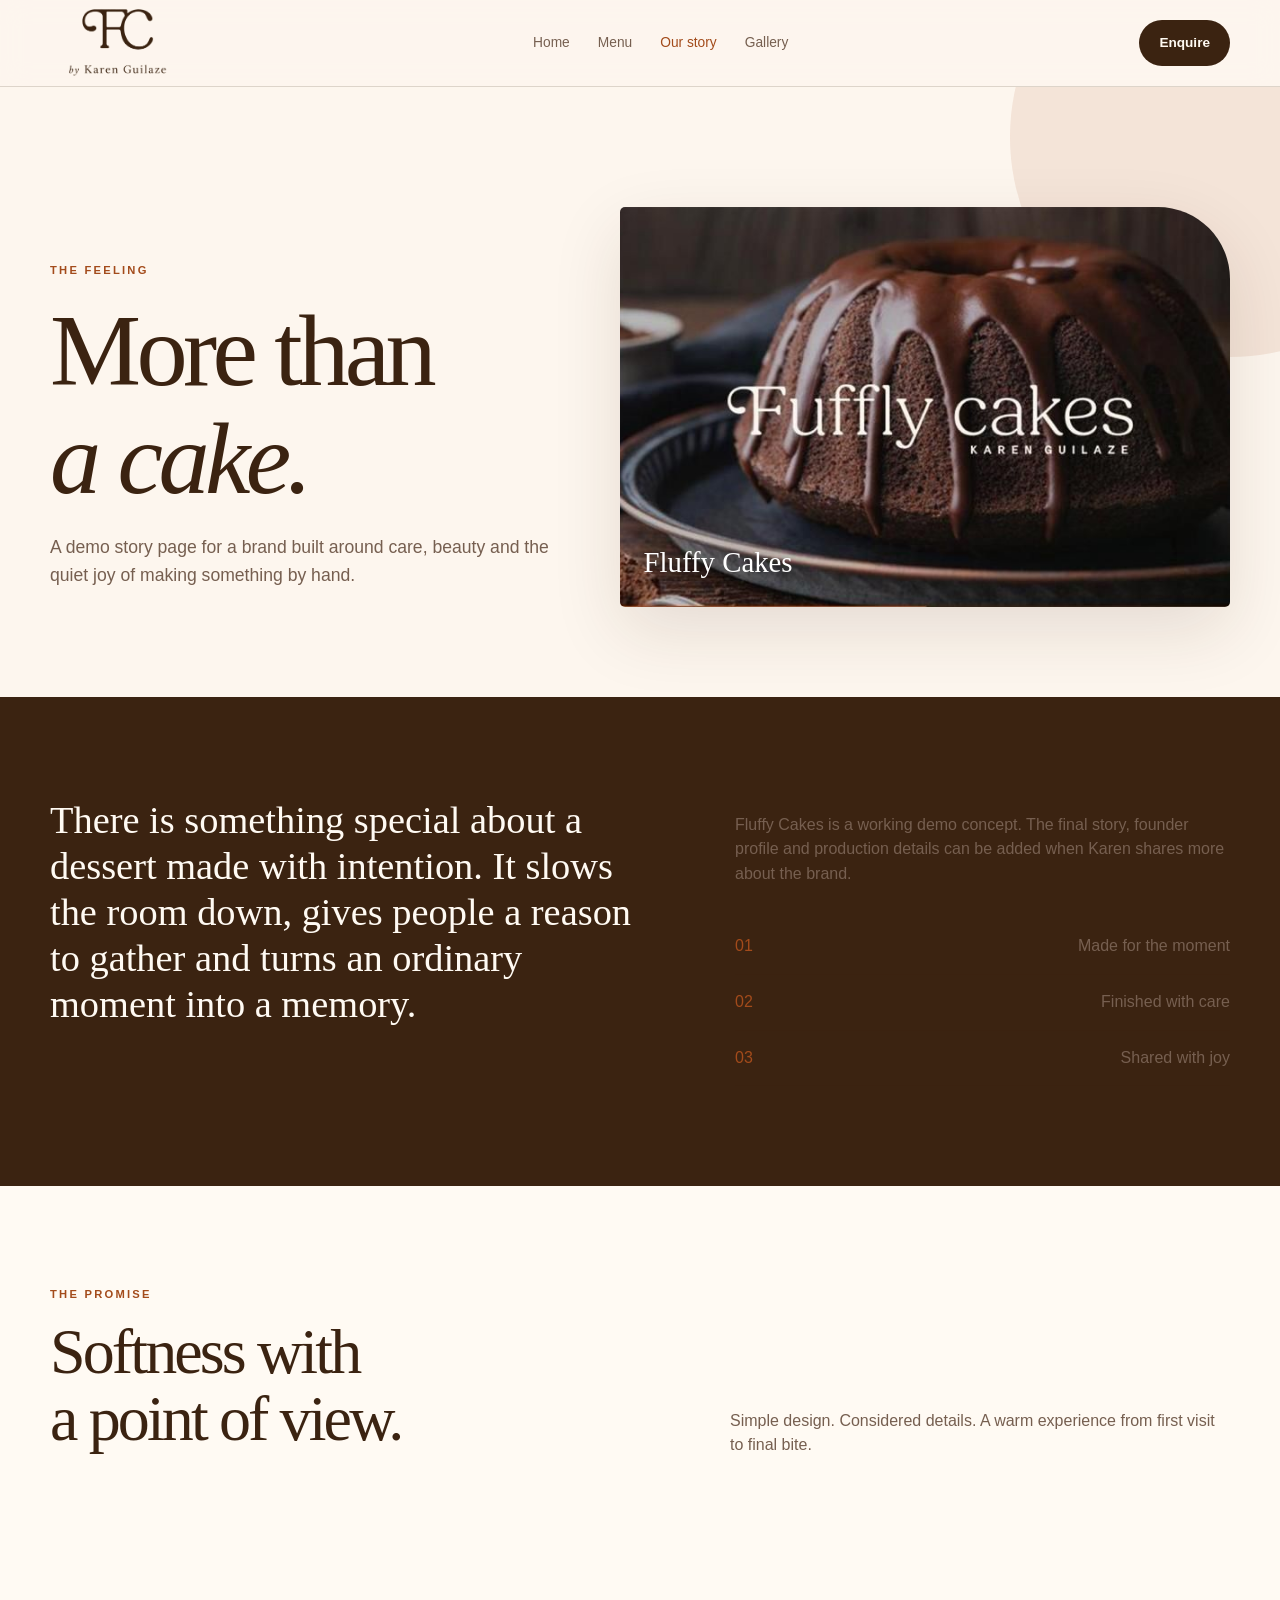
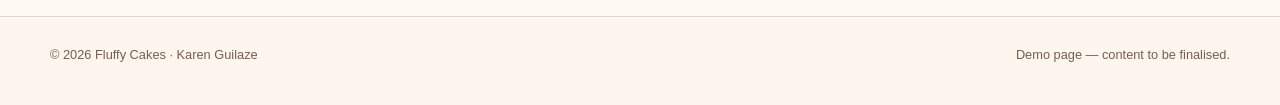
==== about.html @ e8c067ef "Add Fluffy Cakes multi-page demo experience" ====
<!doctype html><html lang="en"><head><meta charset="utf-8"><meta name="viewport" content="width=device-width,initial-scale=1"><meta name="description" content="The Fluffy Cakes story demo"><title>Our story — Fluffy Cakes</title><link rel="stylesheet" href="pages.css"></head><body><div class="progress"><span></span></div><header><div class="wrap nav"><a class="brand" href="index.html"><img class="brand-logo" src="assets/fluffy-cakes-logo-brown.png" alt="FC by Karen Guilaze"></a><nav class="nav-links"><a href="index.html">Home</a><a href="menu.html">Menu</a><a class="active" href="about.html">Our story</a><a href="gallery.html">Gallery</a></nav><a class="button dark" href="contact.html">Enquire</a></div></header><main><section class="page-hero"><div class="wrap intro-grid"><div data-reveal><div class="eyebrow">The feeling</div><h1>More than<br><em>a cake.</em></h1><p class="lead">A demo story page for a brand built around care, beauty and the quiet joy of making something by hand.</p></div><div class="image-card" data-reveal></div></div></section><section class="section dark-section"><div class="wrap story-grid"><div class="story-copy" data-reveal><p>There is something special about a dessert made with intention. It slows the room down, gives people a reason to gather and turns an ordinary moment into a memory.</p></div><div class="story-side" data-reveal><p>Fluffy Cakes is a working demo concept. The final story, founder profile and production details can be added when Karen shares more about the brand.</p><div class="line-list"><div><span>01</span>Made for the moment</div><div><span>02</span>Finished with care</div><div><span>03</span>Shared with joy</div></div></div></div></section><section class="section soft-section"><div class="wrap section-head" data-reveal><div><div class="kicker">The promise</div><h2>Softness with<br>a point of view.</h2></div><p class="section-intro">Simple design. Considered details. A warm experience from first visit to final bite.</p></div></section></main><footer><div class="wrap footer-row"><span>© 2026 Fluffy Cakes · Karen Guilaze</span><span>Demo page — content to be finalised.</span></div></footer><script src="site.js"></script></body></html>
---- pages.css ----
:root{--espresso:#3B2311;--cocoa:#6d3c22;--cream:#FDF6EE;--vanilla:#fffaf3;--rose:#d9b4a5;--terracotta:#A34B1B;--sage:#c8b09a;--ink:#3B2311;--muted:#765f50;--line:rgba(59,35,17,.16);--max:1180px;--shadow:0 24px 70px rgba(59,35,17,.12)}*{box-sizing:border-box}html{scroll-behavior:smooth}body{margin:0;background:var(--cream);color:var(--ink);font-family:Arial,Helvetica,sans-serif;line-height:1.55}a{color:inherit}.wrap{width:min(calc(100% - 40px),var(--max));margin:auto}header{position:sticky;top:0;z-index:5;background:rgba(253,246,238,.9);backdrop-filter:blur(14px);border-bottom:1px solid var(--line)}.nav{min-height:78px;display:flex;align-items:center;justify-content:space-between;gap:26px}.brand{text-decoration:none;display:block}.brand-logo{display:block;width:min(132px,30vw);height:auto}.nav-links{display:flex;align-items:center;gap:28px;font-size:.86rem;color:var(--muted)}.nav-links a{text-decoration:none}.nav-links a:hover,.nav-links a.active{color:var(--terracotta)}.button{display:inline-flex;align-items:center;justify-content:center;min-height:46px;padding:0 20px;border-radius:999px;text-decoration:none;font-weight:700;font-size:.85rem;transition:transform .2s ease,background .2s ease}.button:hover{transform:translateY(-2px)}.button.dark{background:var(--espresso);color:var(--vanilla)}.button.light{border:1px solid var(--line)}.progress{position:fixed;z-index:9;top:0;left:0;width:100%;height:3px}.progress span{display:block;height:100%;width:0;background:linear-gradient(90deg,var(--rose),var(--terracotta));transform-origin:left}.page-hero{padding:120px 0 90px;position:relative;overflow:hidden}.page-hero:after{content:"";position:absolute;width:440px;height:440px;border-radius:50%;background:rgba(163,75,27,.1);right:-170px;top:-170px;z-index:-1}.eyebrow,.kicker{font-size:.7rem;letter-spacing:.2em;text-transform:uppercase;font-weight:700;color:var(--terracotta)}h1,h2,h3{font-family:Georgia,'Times New Roman',serif;line-height:1.05;font-weight:400;letter-spacing:-.045em}h1{font-size:clamp(3.5rem,8vw,7rem);max-width:750px;margin:18px 0 22px}h2{font-size:clamp(2.6rem,5vw,5rem);margin:14px 0 22px}h3{font-size:1.7rem;margin:0 0 10px}.lead{font-size:1.1rem;color:var(--muted);max-width:590px}.intro-grid{display:grid;grid-template-columns:.9fr 1.1fr;gap:70px;align-items:end}.section{padding:100px 0}.section-head{display:flex;justify-content:space-between;gap:40px;align-items:end;margin-bottom:42px}.section-intro{max-width:500px;color:var(--muted)}.dark-section{background:var(--espresso);color:var(--vanilla)}.dark-section .kicker{color:var(--rose)}.dark-section .section-intro{color:rgba(255,250,243,.68)}.soft-section{background:var(--vanilla)}.menu-grid{display:grid;grid-template-columns:repeat(3,1fr);gap:18px}.menu-card{padding:28px 24px 30px;border-top:2px solid var(--rose);background:var(--cream);min-height:270px;display:flex;flex-direction:column}.menu-card:nth-child(2){border-color:var(--terracotta)}.menu-card:nth-child(3){border-color:var(--sage)}.menu-card p{color:var(--muted);margin:0}.menu-card small{margin-top:auto;padding-top:26px;color:var(--cocoa);letter-spacing:.14em;text-transform:uppercase;font-size:.7rem;font-weight:700}.list{border-top:1px solid var(--line)}.list-item{display:grid;grid-template-columns:60px 1fr auto;gap:24px;align-items:center;padding:21px 0;border-bottom:1px solid var(--line)}.list-item b{color:var(--terracotta);font-family:Georgia,serif;font-size:1.4rem;font-weight:400}.list-item span{color:var(--muted)}.list-item em{font-style:normal;color:var(--cocoa);font-size:.75rem;letter-spacing:.1em;text-transform:uppercase}.image-card{min-height:400px;background:url('assets/fluffy-cakes-hero.jpg') center/cover;border-radius:5px 72px 5px 5px;box-shadow:var(--shadow);position:relative;overflow:hidden}.image-card:after{content:"Fluffy Cakes";position:absolute;left:24px;bottom:22px;color:white;font-family:Georgia,serif;font-size:1.8rem;text-shadow:0 2px 15px rgba(0,0,0,.35)}.story-grid{display:grid;grid-template-columns:1.1fr .9fr;gap:80px}.story-copy{font:400 clamp(1.5rem,3vw,2.4rem)/1.2 Georgia,serif}.story-copy p{margin:0}.story-side{color:var(--muted)}.line-list{margin-top:32px}.line-list div{padding:15px 0;border-bottom:1px solid var(--line);display:flex;justify-content:space-between}.line-list span{color:var(--terracotta)}.gallery-grid{display:grid;grid-template-columns:1.15fr .85fr;gap:18px}.gallery-tile{min-height:260px;background:var(--rose);padding:24px;display:flex;flex-direction:column;justify-content:flex-end}.gallery-tile.feature{grid-row:span 2;min-height:538px;background:url('assets/fluffy-cakes-hero.jpg') center/cover}.gallery-tile.dark{background:var(--espresso);color:var(--vanilla)}.gallery-tile.sage{background:var(--sage)}.gallery-tile h3{font-size:1.35rem}.gallery-tile p{margin:0;color:var(--muted);font-size:.9rem}.gallery-tile.dark p{color:rgba(255,250,243,.7)}.contact-box{background:var(--rose);padding:52px;display:grid;grid-template-columns:1fr .8fr;gap:50px;align-items:end}.contact-box p{max-width:520px;color:#573c33}.contact-links{display:flex;flex-direction:column;align-items:flex-end;gap:14px}.contact-links a{font-family:Georgia,serif;font-size:1.25rem;text-decoration:none;border-bottom:1px solid rgba(59,35,17,.35)}form{display:grid;gap:16px;max-width:700px}label{font-size:.78rem;font-weight:700;color:var(--cocoa)}input,textarea,select{width:100%;margin-top:7px;border:1px solid var(--line);border-radius:3px;background:var(--vanilla);padding:14px;color:var(--ink);font:inherit}textarea{min-height:140px;resize:vertical}.form-row{display:grid;grid-template-columns:1fr 1fr;gap:16px}.demo-note{margin-top:18px;color:var(--muted);font-size:.82rem;font-style:italic}footer{padding:28px 0 40px;color:var(--muted);font-size:.8rem;border-top:1px solid var(--line)}.footer-row{display:flex;justify-content:space-between;gap:20px}[data-reveal]{opacity:0;transform:translateY(32px);transition:opacity .8s ease,transform .8s cubic-bezier(.22,.8,.24,1)}[data-reveal].in{opacity:1;transform:none}:focus-visible{outline:3px solid var(--terracotta);outline-offset:4px}@media(max-width:820px){.nav-links{display:none}.intro-grid,.story-grid,.contact-box{grid-template-columns:1fr;gap:35px}.section-head{display:block}.menu-grid{grid-template-columns:1fr 1fr}.contact-links{align-items:flex-start}.gallery-grid{grid-template-columns:1fr}.gallery-tile.feature{grid-row:auto;min-height:400px}}@media(max-width:560px){.wrap{width:min(calc(100% - 28px),var(--max))}.nav{min-height:68px}.nav>.button{min-height:40px;padding:0 14px;font-size:.75rem}.page-hero{padding:80px 0 65px}.section{padding:75px 0}.menu-grid,.form-row{grid-template-columns:1fr}.contact-box{padding:30px 24px}.footer-row{flex-direction:column}.brand-logo{width:112px}}@media(prefers-reduced-motion:reduce){html{scroll-behavior:auto}*,*:before,*:after{animation-duration:.01ms!important;transition-duration:.01ms!important}}
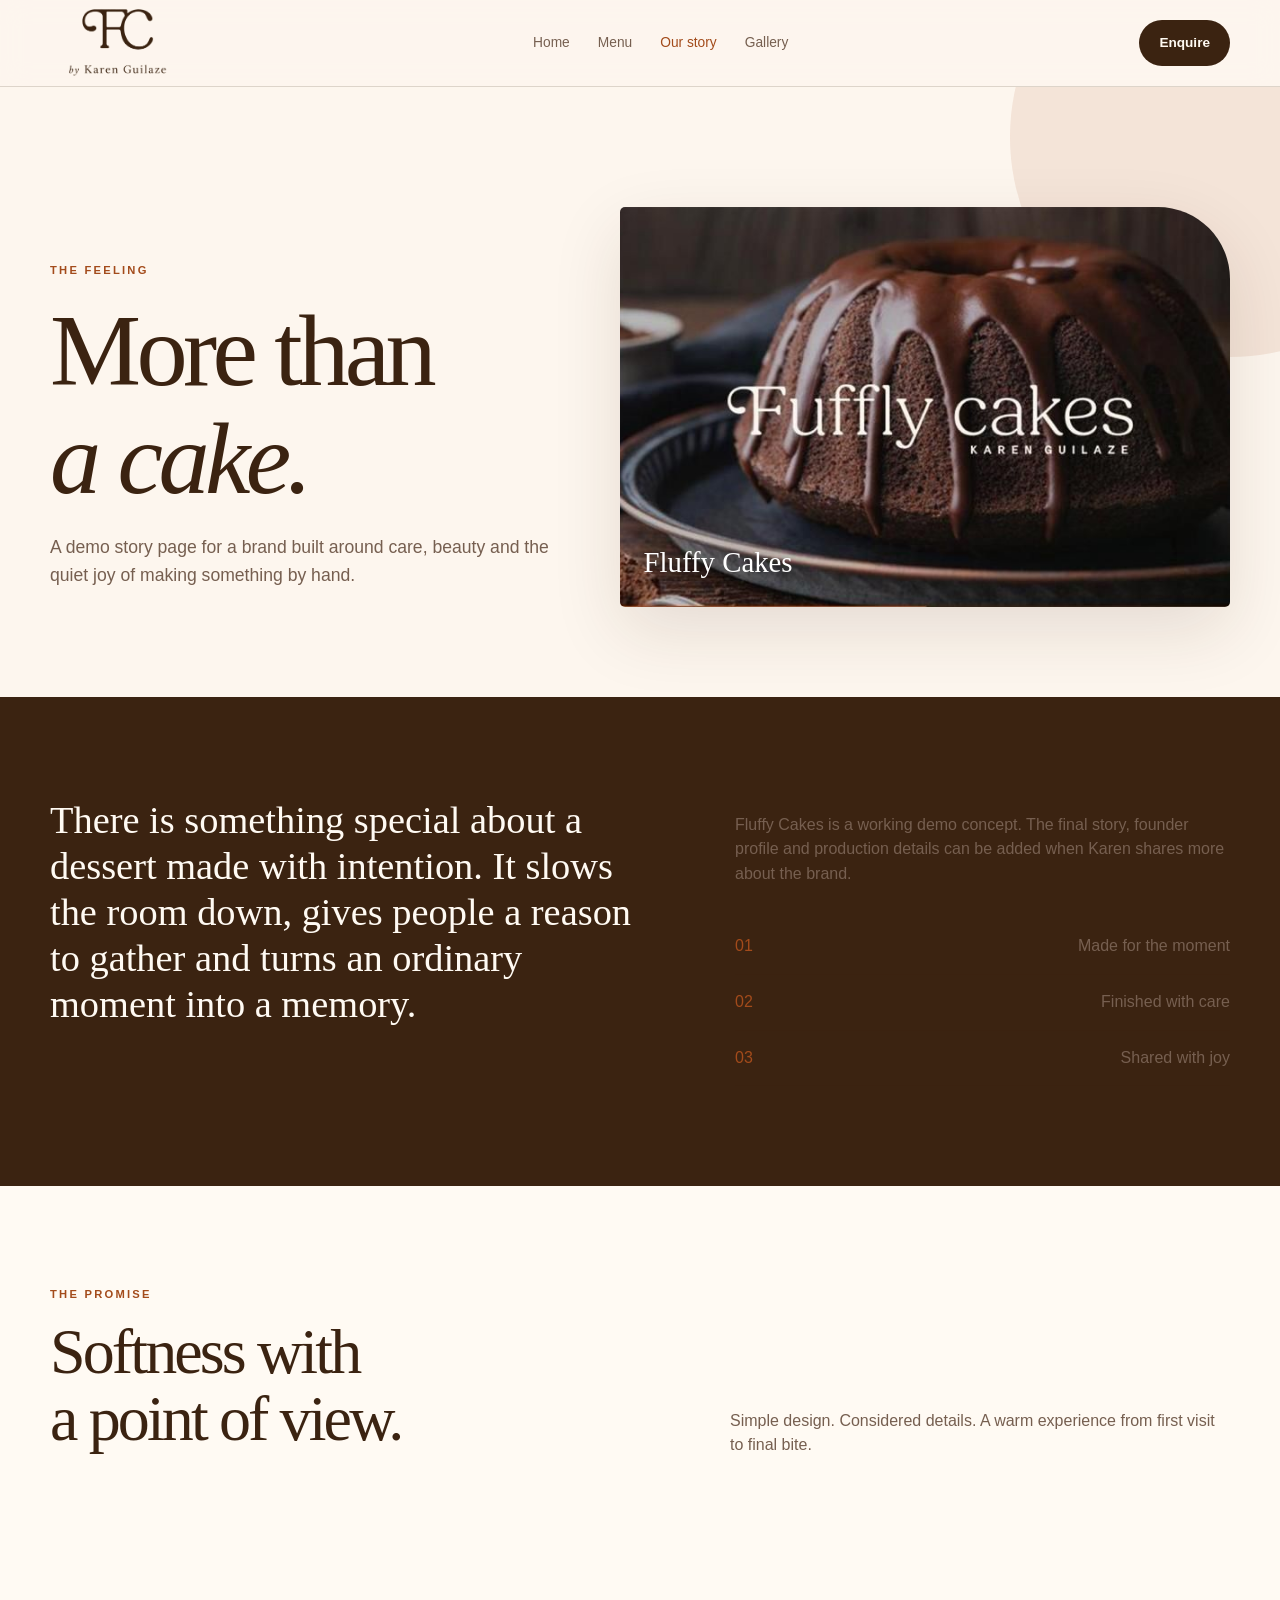
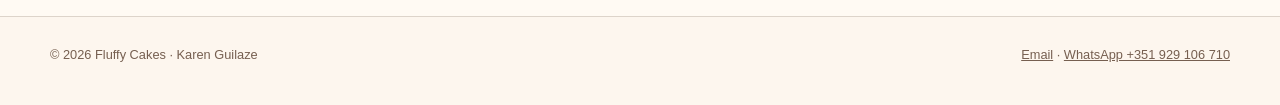
==== commit 37ae9085: "Polish Fluffy Cakes UX and contact flow" ====
--- a/about.html
+++ b/about.html
@@ -1 +1 @@
-<!doctype html><html lang="en"><head><meta charset="utf-8"><meta name="viewport" content="width=device-width,initial-scale=1"><meta name="description" content="The Fluffy Cakes story demo"><title>Our story — Fluffy Cakes</title><link rel="stylesheet" href="pages.css"></head><body><div class="progress"><span></span></div><header><div class="wrap nav"><a class="brand" href="index.html"><img class="brand-logo" src="assets/fluffy-cakes-logo-brown.png" alt="FC by Karen Guilaze"></a><nav class="nav-links"><a href="index.html">Home</a><a href="menu.html">Menu</a><a class="active" href="about.html">Our story</a><a href="gallery.html">Gallery</a></nav><a class="button dark" href="contact.html">Enquire</a></div></header><main><section class="page-hero"><div class="wrap intro-grid"><div data-reveal><div class="eyebrow">The feeling</div><h1>More than<br><em>a cake.</em></h1><p class="lead">A demo story page for a brand built around care, beauty and the quiet joy of making something by hand.</p></div><div class="image-card" data-reveal></div></div></section><section class="section dark-section"><div class="wrap story-grid"><div class="story-copy" data-reveal><p>There is something special about a dessert made with intention. It slows the room down, gives people a reason to gather and turns an ordinary moment into a memory.</p></div><div class="story-side" data-reveal><p>Fluffy Cakes is a working demo concept. The final story, founder profile and production details can be added when Karen shares more about the brand.</p><div class="line-list"><div><span>01</span>Made for the moment</div><div><span>02</span>Finished with care</div><div><span>03</span>Shared with joy</div></div></div></div></section><section class="section soft-section"><div class="wrap section-head" data-reveal><div><div class="kicker">The promise</div><h2>Softness with<br>a point of view.</h2></div><p class="section-intro">Simple design. Considered details. A warm experience from first visit to final bite.</p></div></section></main><footer><div class="wrap footer-row"><span>© 2026 Fluffy Cakes · Karen Guilaze</span><span>Demo page — content to be finalised.</span></div></footer><script src="site.js"></script></body></html>
+<!doctype html><html lang="en"><head><meta charset="utf-8"><meta name="viewport" content="width=device-width,initial-scale=1"><meta name="description" content="The Fluffy Cakes story demo"><title>Our story — Fluffy Cakes</title><link rel="stylesheet" href="pages.css"></head><body><a class="skip" href="#main">Skip to content</a><div class="progress"><span></span></div><header><div class="wrap nav"><a class="brand" href="index.html"><img class="brand-logo" src="assets/fluffy-cakes-logo-brown.png" alt="FC by Karen Guilaze"></a><nav id="site-menu" class="nav-links"><a href="index.html">Home</a><a href="menu.html">Menu</a><a class="active" aria-current="page" href="about.html">Our story</a><a href="gallery.html">Gallery</a></nav><button class="menu-toggle" type="button" aria-expanded="false" aria-controls="site-menu"><span class="sr-only">Open navigation</span></button><a class="button dark" href="contact.html">Enquire</a></div></header><main id="main"><section class="page-hero"><div class="wrap intro-grid"><div data-reveal><div class="eyebrow">The feeling</div><h1>More than<br><em>a cake.</em></h1><p class="lead">A demo story page for a brand built around care, beauty and the quiet joy of making something by hand.</p></div><div class="image-card" data-reveal></div></div></section><section class="section dark-section"><div class="wrap story-grid"><div class="story-copy" data-reveal><p>There is something special about a dessert made with intention. It slows the room down, gives people a reason to gather and turns an ordinary moment into a memory.</p></div><div class="story-side" data-reveal><p>Fluffy Cakes is a working demo concept. The final story, founder profile and production details can be added when Karen shares more about the brand.</p><div class="line-list"><div><span>01</span>Made for the moment</div><div><span>02</span>Finished with care</div><div><span>03</span>Shared with joy</div></div></div></div></section><section class="section soft-section"><div class="wrap section-head" data-reveal><div><div class="kicker">The promise</div><h2>Softness with<br>a point of view.</h2></div><p class="section-intro">Simple design. Considered details. A warm experience from first visit to final bite.</p></div></section></main><footer><div class="wrap footer-row"><span>© 2026 Fluffy Cakes · Karen Guilaze</span><span><a href="mailto:fluffycakes.pt@gmail.com">Email</a> · <a href="https://wa.me/351929106710">WhatsApp +351 929 106 710</a></span></div></footer><script src="site.js"></script></body></html>
--- a/pages.css
+++ b/pages.css
@@ -1 +1 @@
-:root{--espresso:#3B2311;--cocoa:#6d3c22;--cream:#FDF6EE;--vanilla:#fffaf3;--rose:#d9b4a5;--terracotta:#A34B1B;--sage:#c8b09a;--ink:#3B2311;--muted:#765f50;--line:rgba(59,35,17,.16);--max:1180px;--shadow:0 24px 70px rgba(59,35,17,.12)}*{box-sizing:border-box}html{scroll-behavior:smooth}body{margin:0;background:var(--cream);color:var(--ink);font-family:Arial,Helvetica,sans-serif;line-height:1.55}a{color:inherit}.wrap{width:min(calc(100% - 40px),var(--max));margin:auto}header{position:sticky;top:0;z-index:5;background:rgba(253,246,238,.9);backdrop-filter:blur(14px);border-bottom:1px solid var(--line)}.nav{min-height:78px;display:flex;align-items:center;justify-content:space-between;gap:26px}.brand{text-decoration:none;display:block}.brand-logo{display:block;width:min(132px,30vw);height:auto}.nav-links{display:flex;align-items:center;gap:28px;font-size:.86rem;color:var(--muted)}.nav-links a{text-decoration:none}.nav-links a:hover,.nav-links a.active{color:var(--terracotta)}.button{display:inline-flex;align-items:center;justify-content:center;min-height:46px;padding:0 20px;border-radius:999px;text-decoration:none;font-weight:700;font-size:.85rem;transition:transform .2s ease,background .2s ease}.button:hover{transform:translateY(-2px)}.button.dark{background:var(--espresso);color:var(--vanilla)}.button.light{border:1px solid var(--line)}.progress{position:fixed;z-index:9;top:0;left:0;width:100%;height:3px}.progress span{display:block;height:100%;width:0;background:linear-gradient(90deg,var(--rose),var(--terracotta));transform-origin:left}.page-hero{padding:120px 0 90px;position:relative;overflow:hidden}.page-hero:after{content:"";position:absolute;width:440px;height:440px;border-radius:50%;background:rgba(163,75,27,.1);right:-170px;top:-170px;z-index:-1}.eyebrow,.kicker{font-size:.7rem;letter-spacing:.2em;text-transform:uppercase;font-weight:700;color:var(--terracotta)}h1,h2,h3{font-family:Georgia,'Times New Roman',serif;line-height:1.05;font-weight:400;letter-spacing:-.045em}h1{font-size:clamp(3.5rem,8vw,7rem);max-width:750px;margin:18px 0 22px}h2{font-size:clamp(2.6rem,5vw,5rem);margin:14px 0 22px}h3{font-size:1.7rem;margin:0 0 10px}.lead{font-size:1.1rem;color:var(--muted);max-width:590px}.intro-grid{display:grid;grid-template-columns:.9fr 1.1fr;gap:70px;align-items:end}.section{padding:100px 0}.section-head{display:flex;justify-content:space-between;gap:40px;align-items:end;margin-bottom:42px}.section-intro{max-width:500px;color:var(--muted)}.dark-section{background:var(--espresso);color:var(--vanilla)}.dark-section .kicker{color:var(--rose)}.dark-section .section-intro{color:rgba(255,250,243,.68)}.soft-section{background:var(--vanilla)}.menu-grid{display:grid;grid-template-columns:repeat(3,1fr);gap:18px}.menu-card{padding:28px 24px 30px;border-top:2px solid var(--rose);background:var(--cream);min-height:270px;display:flex;flex-direction:column}.menu-card:nth-child(2){border-color:var(--terracotta)}.menu-card:nth-child(3){border-color:var(--sage)}.menu-card p{color:var(--muted);margin:0}.menu-card small{margin-top:auto;padding-top:26px;color:var(--cocoa);letter-spacing:.14em;text-transform:uppercase;font-size:.7rem;font-weight:700}.list{border-top:1px solid var(--line)}.list-item{display:grid;grid-template-columns:60px 1fr auto;gap:24px;align-items:center;padding:21px 0;border-bottom:1px solid var(--line)}.list-item b{color:var(--terracotta);font-family:Georgia,serif;font-size:1.4rem;font-weight:400}.list-item span{color:var(--muted)}.list-item em{font-style:normal;color:var(--cocoa);font-size:.75rem;letter-spacing:.1em;text-transform:uppercase}.image-card{min-height:400px;background:url('assets/fluffy-cakes-hero.jpg') center/cover;border-radius:5px 72px 5px 5px;box-shadow:var(--shadow);position:relative;overflow:hidden}.image-card:after{content:"Fluffy Cakes";position:absolute;left:24px;bottom:22px;color:white;font-family:Georgia,serif;font-size:1.8rem;text-shadow:0 2px 15px rgba(0,0,0,.35)}.story-grid{display:grid;grid-template-columns:1.1fr .9fr;gap:80px}.story-copy{font:400 clamp(1.5rem,3vw,2.4rem)/1.2 Georgia,serif}.story-copy p{margin:0}.story-side{color:var(--muted)}.line-list{margin-top:32px}.line-list div{padding:15px 0;border-bottom:1px solid var(--line);display:flex;justify-content:space-between}.line-list span{color:var(--terracotta)}.gallery-grid{display:grid;grid-template-columns:1.15fr .85fr;gap:18px}.gallery-tile{min-height:260px;background:var(--rose);padding:24px;display:flex;flex-direction:column;justify-content:flex-end}.gallery-tile.feature{grid-row:span 2;min-height:538px;background:url('assets/fluffy-cakes-hero.jpg') center/cover}.gallery-tile.dark{background:var(--espresso);color:var(--vanilla)}.gallery-tile.sage{background:var(--sage)}.gallery-tile h3{font-size:1.35rem}.gallery-tile p{margin:0;color:var(--muted);font-size:.9rem}.gallery-tile.dark p{color:rgba(255,250,243,.7)}.contact-box{background:var(--rose);padding:52px;display:grid;grid-template-columns:1fr .8fr;gap:50px;align-items:end}.contact-box p{max-width:520px;color:#573c33}.contact-links{display:flex;flex-direction:column;align-items:flex-end;gap:14px}.contact-links a{font-family:Georgia,serif;font-size:1.25rem;text-decoration:none;border-bottom:1px solid rgba(59,35,17,.35)}form{display:grid;gap:16px;max-width:700px}label{font-size:.78rem;font-weight:700;color:var(--cocoa)}input,textarea,select{width:100%;margin-top:7px;border:1px solid var(--line);border-radius:3px;background:var(--vanilla);padding:14px;color:var(--ink);font:inherit}textarea{min-height:140px;resize:vertical}.form-row{display:grid;grid-template-columns:1fr 1fr;gap:16px}.demo-note{margin-top:18px;color:var(--muted);font-size:.82rem;font-style:italic}footer{padding:28px 0 40px;color:var(--muted);font-size:.8rem;border-top:1px solid var(--line)}.footer-row{display:flex;justify-content:space-between;gap:20px}[data-reveal]{opacity:0;transform:translateY(32px);transition:opacity .8s ease,transform .8s cubic-bezier(.22,.8,.24,1)}[data-reveal].in{opacity:1;transform:none}:focus-visible{outline:3px solid var(--terracotta);outline-offset:4px}@media(max-width:820px){.nav-links{display:none}.intro-grid,.story-grid,.contact-box{grid-template-columns:1fr;gap:35px}.section-head{display:block}.menu-grid{grid-template-columns:1fr 1fr}.contact-links{align-items:flex-start}.gallery-grid{grid-template-columns:1fr}.gallery-tile.feature{grid-row:auto;min-height:400px}}@media(max-width:560px){.wrap{width:min(calc(100% - 28px),var(--max))}.nav{min-height:68px}.nav>.button{min-height:40px;padding:0 14px;font-size:.75rem}.page-hero{padding:80px 0 65px}.section{padding:75px 0}.menu-grid,.form-row{grid-template-columns:1fr}.contact-box{padding:30px 24px}.footer-row{flex-direction:column}.brand-logo{width:112px}}@media(prefers-reduced-motion:reduce){html{scroll-behavior:auto}*,*:before,*:after{animation-duration:.01ms!important;transition-duration:.01ms!important}}
+:root{--espresso:#3B2311;--cocoa:#6d3c22;--cream:#FDF6EE;--vanilla:#fffaf3;--rose:#d9b4a5;--terracotta:#A34B1B;--sage:#c8b09a;--ink:#3B2311;--muted:#765f50;--line:rgba(59,35,17,.16);--max:1180px;--shadow:0 24px 70px rgba(59,35,17,.12)}*{box-sizing:border-box}html{scroll-behavior:smooth}body{margin:0;background:var(--cream);color:var(--ink);font-family:Arial,Helvetica,sans-serif;line-height:1.55}a{color:inherit}.skip{position:absolute;left:-999px;top:12px;background:var(--espresso);color:var(--vanilla);padding:10px 14px;z-index:10}.skip:focus{left:12px}.wrap{width:min(calc(100% - 40px),var(--max));margin:auto}header{position:sticky;top:0;z-index:5;background:rgba(253,246,238,.9);backdrop-filter:blur(14px);border-bottom:1px solid var(--line)}.nav{min-height:78px;display:flex;align-items:center;justify-content:space-between;gap:26px}.brand{text-decoration:none;display:block}.brand-logo{display:block;width:min(132px,30vw);height:auto}.nav-links{display:flex;align-items:center;gap:28px;font-size:.86rem;color:var(--muted)}.nav-links a{text-decoration:none}.nav-links a:hover,.nav-links a.active{color:var(--terracotta)}.menu-toggle{display:none;border:1px solid var(--line);background:transparent;color:var(--ink);border-radius:999px;min-height:42px;padding:0 14px;font:inherit;font-weight:700;cursor:pointer}.menu-toggle:before{content:'☰';font-size:1.05rem}.sr-only{position:absolute;width:1px;height:1px;padding:0;margin:-1px;overflow:hidden;clip:rect(0,0,0,0);white-space:nowrap;border:0}.button{display:inline-flex;align-items:center;justify-content:center;min-height:46px;padding:0 20px;border-radius:999px;text-decoration:none;font-weight:700;font-size:.85rem;transition:transform .2s ease,background .2s ease}.button:hover{transform:translateY(-2px)}.button.dark{background:var(--espresso);color:var(--vanilla)}.button.light{border:1px solid var(--line)}.progress{position:fixed;z-index:9;top:0;left:0;width:100%;height:3px}.progress span{display:block;height:100%;width:0;background:linear-gradient(90deg,var(--rose),var(--terracotta));transform-origin:left}.page-hero{padding:120px 0 90px;position:relative;overflow:hidden}.page-hero:after{content:"";position:absolute;width:440px;height:440px;border-radius:50%;background:rgba(163,75,27,.1);right:-170px;top:-170px;z-index:-1}.eyebrow,.kicker{font-size:.7rem;letter-spacing:.2em;text-transform:uppercase;font-weight:700;color:var(--terracotta)}h1,h2,h3{font-family:Georgia,'Times New Roman',serif;line-height:1.05;font-weight:400;letter-spacing:-.045em}h1{font-size:clamp(3.5rem,8vw,7rem);max-width:750px;margin:18px 0 22px}h2{font-size:clamp(2.6rem,5vw,5rem);margin:14px 0 22px}h3{font-size:1.7rem;margin:0 0 10px}.lead{font-size:1.1rem;color:var(--muted);max-width:590px}.intro-grid{display:grid;grid-template-columns:.9fr 1.1fr;gap:70px;align-items:end}.section{padding:100px 0}.section-head{display:flex;justify-content:space-between;gap:40px;align-items:end;margin-bottom:42px}.section-intro{max-width:500px;color:var(--muted)}.dark-section{background:var(--espresso);color:var(--vanilla)}.dark-section .kicker{color:var(--rose)}.dark-section .section-intro{color:rgba(255,250,243,.68)}.soft-section{background:var(--vanilla)}.menu-grid{display:grid;grid-template-columns:repeat(3,1fr);gap:18px}.menu-card{padding:28px 24px 30px;border-top:2px solid var(--rose);background:var(--cream);min-height:270px;display:flex;flex-direction:column}.menu-card:nth-child(2){border-color:var(--terracotta)}.menu-card:nth-child(3){border-color:var(--sage)}.menu-card p{color:var(--muted);margin:0}.menu-card small{margin-top:auto;padding-top:26px;color:var(--cocoa);letter-spacing:.14em;text-transform:uppercase;font-size:.7rem;font-weight:700}.list{border-top:1px solid var(--line)}.list-item{display:grid;grid-template-columns:60px 1fr auto;gap:24px;align-items:center;padding:21px 0;border-bottom:1px solid var(--line)}.list-item b{color:var(--terracotta);font-family:Georgia,serif;font-size:1.4rem;font-weight:400}.list-item span{color:var(--muted)}.list-item em{font-style:normal;color:var(--cocoa);font-size:.75rem;letter-spacing:.1em;text-transform:uppercase}.image-card{min-height:400px;background:url('assets/fluffy-cakes-hero.jpg') center/cover;border-radius:5px 72px 5px 5px;box-shadow:var(--shadow);position:relative;overflow:hidden}.image-card:after{content:"Fluffy Cakes";position:absolute;left:24px;bottom:22px;color:white;font-family:Georgia,serif;font-size:1.8rem;text-shadow:0 2px 15px rgba(0,0,0,.35)}.story-grid{display:grid;grid-template-columns:1.1fr .9fr;gap:80px}.story-copy{font:400 clamp(1.5rem,3vw,2.4rem)/1.2 Georgia,serif}.story-copy p{margin:0}.story-side{color:var(--muted)}.line-list{margin-top:32px}.line-list div{padding:15px 0;border-bottom:1px solid var(--line);display:flex;justify-content:space-between}.line-list span{color:var(--terracotta)}.gallery-grid{display:grid;grid-template-columns:1.15fr .85fr;gap:18px}.gallery-tile{min-height:260px;background:var(--rose);padding:24px;display:flex;flex-direction:column;justify-content:flex-end}.gallery-tile.feature{grid-row:span 2;min-height:538px;background:url('assets/fluffy-cakes-hero.jpg') center/cover}.gallery-tile.dark{background:var(--espresso);color:var(--vanilla)}.gallery-tile.sage{background:var(--sage)}.gallery-tile h3{font-size:1.35rem}.gallery-tile p{margin:0;color:var(--muted);font-size:.9rem}.gallery-tile.dark p{color:rgba(255,250,243,.7)}.contact-box{background:var(--rose);padding:52px;display:grid;grid-template-columns:1fr .8fr;gap:50px;align-items:end}.contact-box p{max-width:520px;color:#573c33}.contact-links{display:flex;flex-direction:column;align-items:flex-end;gap:14px}.contact-links a{font-family:Georgia,serif;font-size:1.25rem;text-decoration:none;border-bottom:1px solid rgba(59,35,17,.35)}form{display:grid;gap:16px;max-width:700px}label{font-size:.78rem;font-weight:700;color:var(--cocoa)}input,textarea,select{width:100%;margin-top:7px;border:1px solid var(--line);border-radius:3px;background:var(--vanilla);padding:14px;color:var(--ink);font:inherit}textarea{min-height:140px;resize:vertical}.form-row{display:grid;grid-template-columns:1fr 1fr;gap:16px}.demo-note{margin-top:18px;color:var(--muted);font-size:.82rem;font-style:italic}footer{padding:28px 0 40px;color:var(--muted);font-size:.8rem;border-top:1px solid var(--line)}.footer-row{display:flex;justify-content:space-between;gap:20px}html.js [data-reveal]{opacity:0;transform:translateY(32px);transition:opacity .8s ease,transform .8s cubic-bezier(.22,.8,.24,1)}html.js [data-reveal].in{opacity:1;transform:none}:focus-visible{outline:3px solid var(--terracotta);outline-offset:4px}@media(max-width:820px){.nav{flex-wrap:wrap}.nav-links{display:none;order:3;width:100%;overflow-x:auto;justify-content:flex-start;padding:12px 0 10px;gap:22px;white-space:nowrap}.nav.nav-open .nav-links{display:flex}.nav .menu-toggle{display:block;order:2;margin-left:auto}.intro-grid,.story-grid,.contact-box{grid-template-columns:1fr;gap:35px}.section-head{display:block}.menu-grid{grid-template-columns:1fr 1fr}.contact-links{align-items:flex-start}.gallery-grid{grid-template-columns:1fr}.gallery-tile.feature{grid-row:auto;min-height:400px}}@media(max-width:560px){.wrap{width:min(calc(100% - 28px),var(--max))}.nav{min-height:68px}.nav>.button{min-height:40px;padding:0 14px;font-size:.75rem}.page-hero{padding:80px 0 65px}.section{padding:75px 0}.menu-grid,.form-row{grid-template-columns:1fr}.contact-box{padding:30px 24px}.footer-row{flex-direction:column}.brand-logo{width:112px}}@media(prefers-reduced-motion:reduce){html{scroll-behavior:auto}*,*:before,*:after{animation-duration:.01ms!important;transition-duration:.01ms!important}}
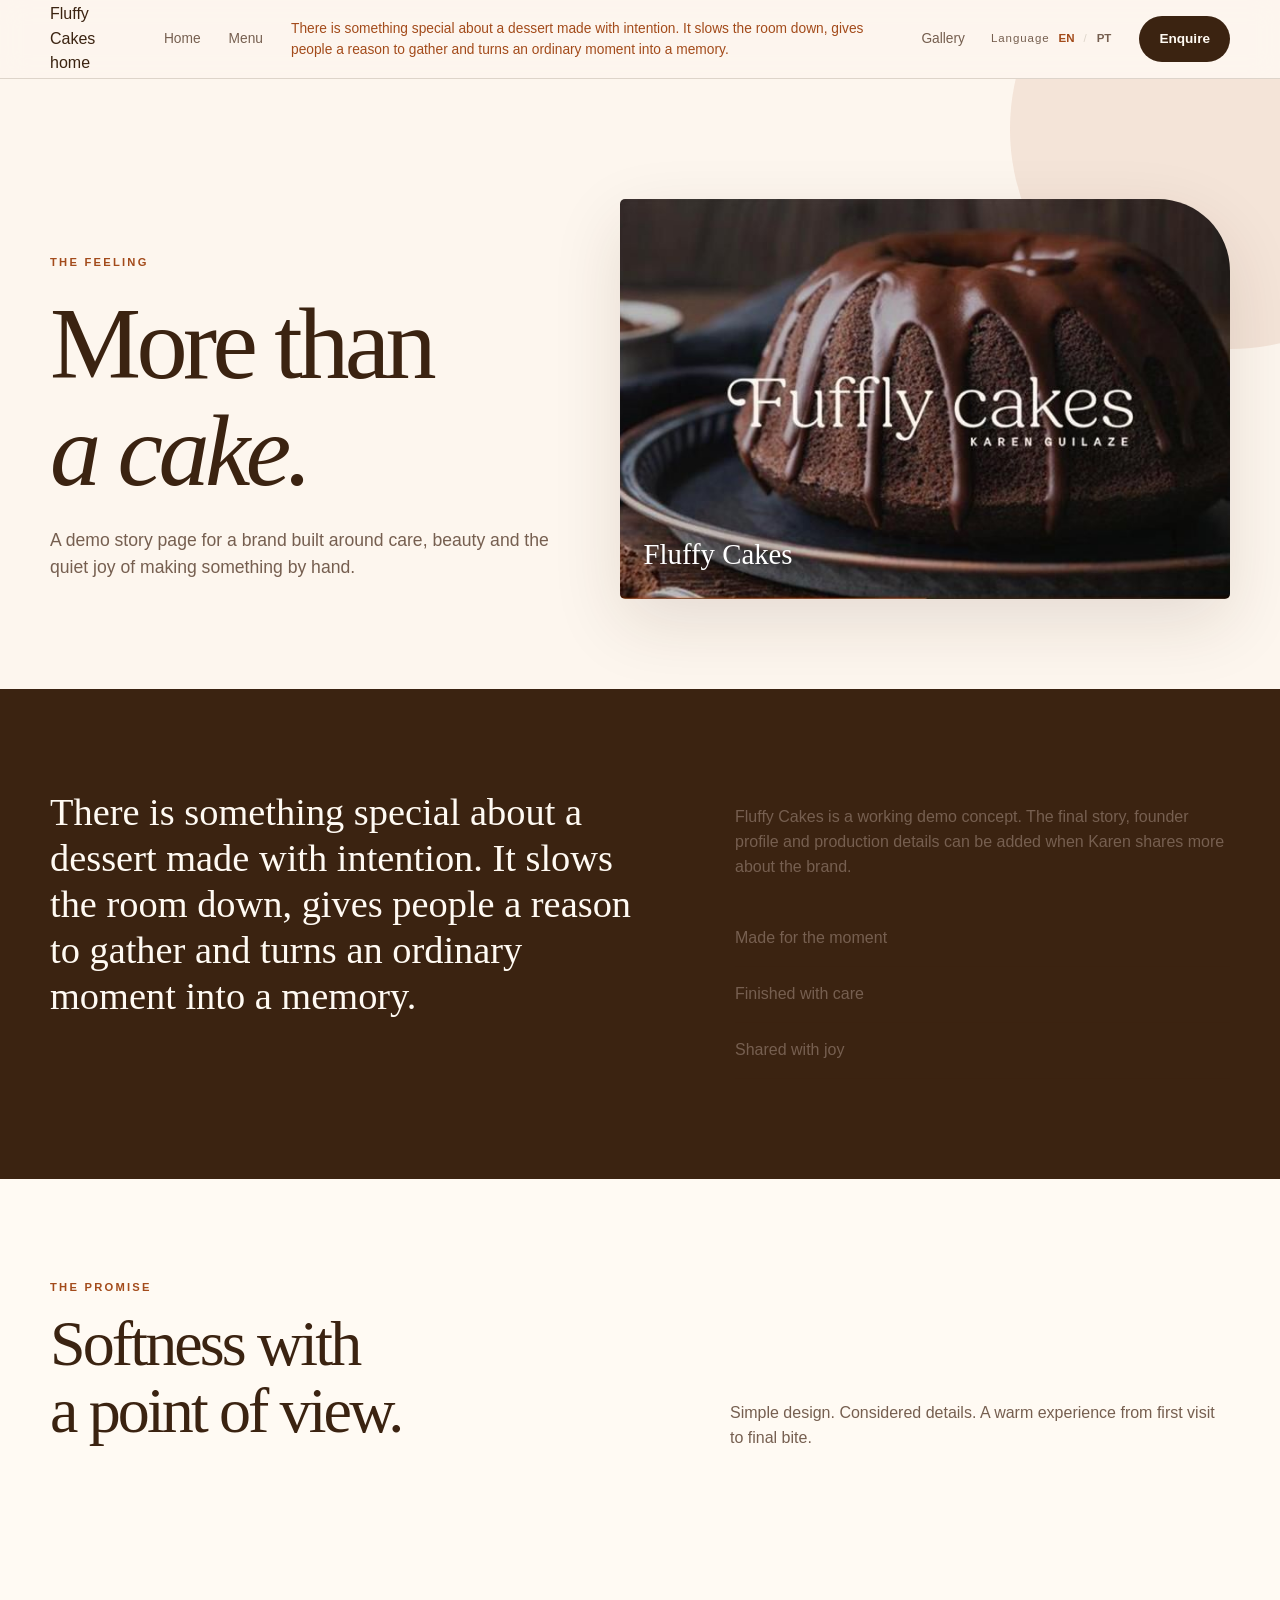
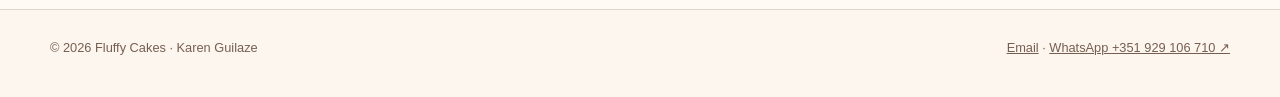
==== commit 1bb8be0a: "Add English and Portuguese language switcher" ====
--- a/about.html
+++ b/about.html
@@ -1 +1 @@
-<!doctype html><html lang="en"><head><meta charset="utf-8"><meta name="viewport" content="width=device-width,initial-scale=1"><meta name="description" content="The Fluffy Cakes story demo"><title>Our story — Fluffy Cakes</title><link rel="stylesheet" href="pages.css"></head><body><a class="skip" href="#main">Skip to content</a><div class="progress"><span></span></div><header><div class="wrap nav"><a class="brand" href="index.html"><img class="brand-logo" src="assets/fluffy-cakes-logo-brown.png" alt="FC by Karen Guilaze"></a><nav id="site-menu" class="nav-links"><a href="index.html">Home</a><a href="menu.html">Menu</a><a class="active" aria-current="page" href="about.html">Our story</a><a href="gallery.html">Gallery</a></nav><button class="menu-toggle" type="button" aria-expanded="false" aria-controls="site-menu"><span class="sr-only">Open navigation</span></button><a class="button dark" href="contact.html">Enquire</a></div></header><main id="main"><section class="page-hero"><div class="wrap intro-grid"><div data-reveal><div class="eyebrow">The feeling</div><h1>More than<br><em>a cake.</em></h1><p class="lead">A demo story page for a brand built around care, beauty and the quiet joy of making something by hand.</p></div><div class="image-card" data-reveal></div></div></section><section class="section dark-section"><div class="wrap story-grid"><div class="story-copy" data-reveal><p>There is something special about a dessert made with intention. It slows the room down, gives people a reason to gather and turns an ordinary moment into a memory.</p></div><div class="story-side" data-reveal><p>Fluffy Cakes is a working demo concept. The final story, founder profile and production details can be added when Karen shares more about the brand.</p><div class="line-list"><div><span>01</span>Made for the moment</div><div><span>02</span>Finished with care</div><div><span>03</span>Shared with joy</div></div></div></div></section><section class="section soft-section"><div class="wrap section-head" data-reveal><div><div class="kicker">The promise</div><h2>Softness with<br>a point of view.</h2></div><p class="section-intro">Simple design. Considered details. A warm experience from first visit to final bite.</p></div></section></main><footer><div class="wrap footer-row"><span>© 2026 Fluffy Cakes · Karen Guilaze</span><span><a href="mailto:fluffycakes.pt@gmail.com">Email</a> · <a href="https://wa.me/351929106710">WhatsApp +351 929 106 710</a></span></div></footer><script src="site.js"></script></body></html>
+<!doctype html><html lang="en"><head><meta charset="utf-8"><meta name="viewport" content="width=device-width,initial-scale=1"><meta name="description" content="The Fluffy Cakes story demo"><title>Our story — Fluffy Cakes</title><link rel="stylesheet" href="pages.css"></head><body data-page="about"><a class="skip" href="#main">Skip to content</a><div class="progress"><span></span></div><header><div class="wrap nav"><a class="brand" href="index.html"><img class="brand-logo" src="assets/fluffy-cakes-logo-brown.png" alt="FC by Karen Guilaze"></a><nav id="site-menu" class="nav-links"><a href="index.html">Home</a><a href="menu.html">Menu</a><a class="active" aria-current="page" href="about.html">Our story</a><a href="gallery.html">Gallery</a></nav><button class="menu-toggle" type="button" aria-expanded="false" aria-controls="site-menu"><span class="sr-only">Open navigation</span></button><div class="language-switcher" role="group" aria-label="Language"><span class="language-label">Language</span><button type="button" data-lang="en" aria-pressed="true" aria-label="English">EN</button><span aria-hidden="true">/</span><button type="button" data-lang="pt" aria-pressed="false" aria-label="Português">PT</button></div><a class="button dark" href="contact.html">Enquire</a></div></header><main id="main"><section class="page-hero"><div class="wrap intro-grid"><div data-reveal><div class="eyebrow">The feeling</div><h1>More than<br><em>a cake.</em></h1><p class="lead">A demo story page for a brand built around care, beauty and the quiet joy of making something by hand.</p></div><div class="image-card" data-reveal></div></div></section><section class="section dark-section"><div class="wrap story-grid"><div class="story-copy" data-reveal><p>There is something special about a dessert made with intention. It slows the room down, gives people a reason to gather and turns an ordinary moment into a memory.</p></div><div class="story-side" data-reveal><p>Fluffy Cakes is a working demo concept. The final story, founder profile and production details can be added when Karen shares more about the brand.</p><div class="line-list"><div><span>01</span>Made for the moment</div><div><span>02</span>Finished with care</div><div><span>03</span>Shared with joy</div></div></div></div></section><section class="section soft-section"><div class="wrap section-head" data-reveal><div><div class="kicker">The promise</div><h2>Softness with<br>a point of view.</h2></div><p class="section-intro">Simple design. Considered details. A warm experience from first visit to final bite.</p></div></section></main><footer><div class="wrap footer-row"><span>© 2026 Fluffy Cakes · Karen Guilaze</span><span><a href="mailto:fluffycakes.pt@gmail.com">Email</a> · <a href="https://wa.me/351929106710">WhatsApp +351 929 106 710</a></span></div></footer><script src="site.js"></script></body></html>
--- a/pages.css
+++ b/pages.css
@@ -1 +1 @@
-:root{--espresso:#3B2311;--cocoa:#6d3c22;--cream:#FDF6EE;--vanilla:#fffaf3;--rose:#d9b4a5;--terracotta:#A34B1B;--sage:#c8b09a;--ink:#3B2311;--muted:#765f50;--line:rgba(59,35,17,.16);--max:1180px;--shadow:0 24px 70px rgba(59,35,17,.12)}*{box-sizing:border-box}html{scroll-behavior:smooth}body{margin:0;background:var(--cream);color:var(--ink);font-family:Arial,Helvetica,sans-serif;line-height:1.55}a{color:inherit}.skip{position:absolute;left:-999px;top:12px;background:var(--espresso);color:var(--vanilla);padding:10px 14px;z-index:10}.skip:focus{left:12px}.wrap{width:min(calc(100% - 40px),var(--max));margin:auto}header{position:sticky;top:0;z-index:5;background:rgba(253,246,238,.9);backdrop-filter:blur(14px);border-bottom:1px solid var(--line)}.nav{min-height:78px;display:flex;align-items:center;justify-content:space-between;gap:26px}.brand{text-decoration:none;display:block}.brand-logo{display:block;width:min(132px,30vw);height:auto}.nav-links{display:flex;align-items:center;gap:28px;font-size:.86rem;color:var(--muted)}.nav-links a{text-decoration:none}.nav-links a:hover,.nav-links a.active{color:var(--terracotta)}.menu-toggle{display:none;border:1px solid var(--line);background:transparent;color:var(--ink);border-radius:999px;min-height:42px;padding:0 14px;font:inherit;font-weight:700;cursor:pointer}.menu-toggle:before{content:'☰';font-size:1.05rem}.sr-only{position:absolute;width:1px;height:1px;padding:0;margin:-1px;overflow:hidden;clip:rect(0,0,0,0);white-space:nowrap;border:0}.button{display:inline-flex;align-items:center;justify-content:center;min-height:46px;padding:0 20px;border-radius:999px;text-decoration:none;font-weight:700;font-size:.85rem;transition:transform .2s ease,background .2s ease}.button:hover{transform:translateY(-2px)}.button.dark{background:var(--espresso);color:var(--vanilla)}.button.light{border:1px solid var(--line)}.progress{position:fixed;z-index:9;top:0;left:0;width:100%;height:3px}.progress span{display:block;height:100%;width:0;background:linear-gradient(90deg,var(--rose),var(--terracotta));transform-origin:left}.page-hero{padding:120px 0 90px;position:relative;overflow:hidden}.page-hero:after{content:"";position:absolute;width:440px;height:440px;border-radius:50%;background:rgba(163,75,27,.1);right:-170px;top:-170px;z-index:-1}.eyebrow,.kicker{font-size:.7rem;letter-spacing:.2em;text-transform:uppercase;font-weight:700;color:var(--terracotta)}h1,h2,h3{font-family:Georgia,'Times New Roman',serif;line-height:1.05;font-weight:400;letter-spacing:-.045em}h1{font-size:clamp(3.5rem,8vw,7rem);max-width:750px;margin:18px 0 22px}h2{font-size:clamp(2.6rem,5vw,5rem);margin:14px 0 22px}h3{font-size:1.7rem;margin:0 0 10px}.lead{font-size:1.1rem;color:var(--muted);max-width:590px}.intro-grid{display:grid;grid-template-columns:.9fr 1.1fr;gap:70px;align-items:end}.section{padding:100px 0}.section-head{display:flex;justify-content:space-between;gap:40px;align-items:end;margin-bottom:42px}.section-intro{max-width:500px;color:var(--muted)}.dark-section{background:var(--espresso);color:var(--vanilla)}.dark-section .kicker{color:var(--rose)}.dark-section .section-intro{color:rgba(255,250,243,.68)}.soft-section{background:var(--vanilla)}.menu-grid{display:grid;grid-template-columns:repeat(3,1fr);gap:18px}.menu-card{padding:28px 24px 30px;border-top:2px solid var(--rose);background:var(--cream);min-height:270px;display:flex;flex-direction:column}.menu-card:nth-child(2){border-color:var(--terracotta)}.menu-card:nth-child(3){border-color:var(--sage)}.menu-card p{color:var(--muted);margin:0}.menu-card small{margin-top:auto;padding-top:26px;color:var(--cocoa);letter-spacing:.14em;text-transform:uppercase;font-size:.7rem;font-weight:700}.list{border-top:1px solid var(--line)}.list-item{display:grid;grid-template-columns:60px 1fr auto;gap:24px;align-items:center;padding:21px 0;border-bottom:1px solid var(--line)}.list-item b{color:var(--terracotta);font-family:Georgia,serif;font-size:1.4rem;font-weight:400}.list-item span{color:var(--muted)}.list-item em{font-style:normal;color:var(--cocoa);font-size:.75rem;letter-spacing:.1em;text-transform:uppercase}.image-card{min-height:400px;background:url('assets/fluffy-cakes-hero.jpg') center/cover;border-radius:5px 72px 5px 5px;box-shadow:var(--shadow);position:relative;overflow:hidden}.image-card:after{content:"Fluffy Cakes";position:absolute;left:24px;bottom:22px;color:white;font-family:Georgia,serif;font-size:1.8rem;text-shadow:0 2px 15px rgba(0,0,0,.35)}.story-grid{display:grid;grid-template-columns:1.1fr .9fr;gap:80px}.story-copy{font:400 clamp(1.5rem,3vw,2.4rem)/1.2 Georgia,serif}.story-copy p{margin:0}.story-side{color:var(--muted)}.line-list{margin-top:32px}.line-list div{padding:15px 0;border-bottom:1px solid var(--line);display:flex;justify-content:space-between}.line-list span{color:var(--terracotta)}.gallery-grid{display:grid;grid-template-columns:1.15fr .85fr;gap:18px}.gallery-tile{min-height:260px;background:var(--rose);padding:24px;display:flex;flex-direction:column;justify-content:flex-end}.gallery-tile.feature{grid-row:span 2;min-height:538px;background:url('assets/fluffy-cakes-hero.jpg') center/cover}.gallery-tile.dark{background:var(--espresso);color:var(--vanilla)}.gallery-tile.sage{background:var(--sage)}.gallery-tile h3{font-size:1.35rem}.gallery-tile p{margin:0;color:var(--muted);font-size:.9rem}.gallery-tile.dark p{color:rgba(255,250,243,.7)}.contact-box{background:var(--rose);padding:52px;display:grid;grid-template-columns:1fr .8fr;gap:50px;align-items:end}.contact-box p{max-width:520px;color:#573c33}.contact-links{display:flex;flex-direction:column;align-items:flex-end;gap:14px}.contact-links a{font-family:Georgia,serif;font-size:1.25rem;text-decoration:none;border-bottom:1px solid rgba(59,35,17,.35)}form{display:grid;gap:16px;max-width:700px}label{font-size:.78rem;font-weight:700;color:var(--cocoa)}input,textarea,select{width:100%;margin-top:7px;border:1px solid var(--line);border-radius:3px;background:var(--vanilla);padding:14px;color:var(--ink);font:inherit}textarea{min-height:140px;resize:vertical}.form-row{display:grid;grid-template-columns:1fr 1fr;gap:16px}.demo-note{margin-top:18px;color:var(--muted);font-size:.82rem;font-style:italic}footer{padding:28px 0 40px;color:var(--muted);font-size:.8rem;border-top:1px solid var(--line)}.footer-row{display:flex;justify-content:space-between;gap:20px}html.js [data-reveal]{opacity:0;transform:translateY(32px);transition:opacity .8s ease,transform .8s cubic-bezier(.22,.8,.24,1)}html.js [data-reveal].in{opacity:1;transform:none}:focus-visible{outline:3px solid var(--terracotta);outline-offset:4px}@media(max-width:820px){.nav{flex-wrap:wrap}.nav-links{display:none;order:3;width:100%;overflow-x:auto;justify-content:flex-start;padding:12px 0 10px;gap:22px;white-space:nowrap}.nav.nav-open .nav-links{display:flex}.nav .menu-toggle{display:block;order:2;margin-left:auto}.intro-grid,.story-grid,.contact-box{grid-template-columns:1fr;gap:35px}.section-head{display:block}.menu-grid{grid-template-columns:1fr 1fr}.contact-links{align-items:flex-start}.gallery-grid{grid-template-columns:1fr}.gallery-tile.feature{grid-row:auto;min-height:400px}}@media(max-width:560px){.wrap{width:min(calc(100% - 28px),var(--max))}.nav{min-height:68px}.nav>.button{min-height:40px;padding:0 14px;font-size:.75rem}.page-hero{padding:80px 0 65px}.section{padding:75px 0}.menu-grid,.form-row{grid-template-columns:1fr}.contact-box{padding:30px 24px}.footer-row{flex-direction:column}.brand-logo{width:112px}}@media(prefers-reduced-motion:reduce){html{scroll-behavior:auto}*,*:before,*:after{animation-duration:.01ms!important;transition-duration:.01ms!important}}
+:root{--espresso:#3B2311;--cocoa:#6d3c22;--cream:#FDF6EE;--vanilla:#fffaf3;--rose:#d9b4a5;--terracotta:#A34B1B;--sage:#c8b09a;--ink:#3B2311;--muted:#765f50;--line:rgba(59,35,17,.16);--max:1180px;--shadow:0 24px 70px rgba(59,35,17,.12)}*{box-sizing:border-box}html{scroll-behavior:smooth}body{margin:0;background:var(--cream);color:var(--ink);font-family:Arial,Helvetica,sans-serif;line-height:1.55}a{color:inherit}.skip{position:absolute;left:-999px;top:12px;background:var(--espresso);color:var(--vanilla);padding:10px 14px;z-index:10}.skip:focus{left:12px}.wrap{width:min(calc(100% - 40px),var(--max));margin:auto}header{position:sticky;top:0;z-index:5;background:rgba(253,246,238,.9);backdrop-filter:blur(14px);border-bottom:1px solid var(--line)}.nav{min-height:78px;display:flex;align-items:center;justify-content:space-between;gap:26px}.brand{text-decoration:none;display:block}.brand-logo{display:block;width:min(132px,30vw);height:auto}.nav-links{display:flex;align-items:center;gap:28px;font-size:.86rem;color:var(--muted)}.nav-links a{text-decoration:none}.nav-links a:hover,.nav-links a.active{color:var(--terracotta)}.menu-toggle{display:none;border:1px solid var(--line);background:transparent;color:var(--ink);border-radius:999px;min-height:42px;padding:0 14px;font:inherit;font-weight:700;cursor:pointer}.language-switcher{display:flex;align-items:center;gap:7px;color:var(--muted);font-size:.72rem;letter-spacing:.08em;white-space:nowrap}.language-switcher button{border:0;background:transparent;color:inherit;padding:6px 2px;font:inherit;font-weight:700;cursor:pointer}.language-switcher button.is-active{color:var(--terracotta)}.language-switcher span[aria-hidden]{color:var(--line)}.menu-toggle:before{content:"";display:block;width:16px;height:2px;background:currentColor;box-shadow:0 -5px currentColor,0 5px currentColor}.sr-only{position:absolute;width:1px;height:1px;padding:0;margin:-1px;overflow:hidden;clip:rect(0,0,0,0);white-space:nowrap;border:0}.button{display:inline-flex;align-items:center;justify-content:center;min-height:46px;padding:0 20px;border-radius:999px;text-decoration:none;font-weight:700;font-size:.85rem;transition:transform .2s ease,background .2s ease}.button:hover{transform:translateY(-2px)}.button.dark{background:var(--espresso);color:var(--vanilla)}.button.light{border:1px solid var(--line)}.progress{position:fixed;z-index:9;top:0;left:0;width:100%;height:3px}.progress span{display:block;height:100%;width:0;background:linear-gradient(90deg,var(--rose),var(--terracotta));transform-origin:left}.page-hero{padding:120px 0 90px;position:relative;overflow:hidden}.page-hero:after{content:"";position:absolute;width:440px;height:440px;border-radius:50%;background:rgba(163,75,27,.1);right:-170px;top:-170px;z-index:-1}.eyebrow,.kicker{font-size:.7rem;letter-spacing:.2em;text-transform:uppercase;font-weight:700;color:var(--terracotta)}h1,h2,h3{font-family:Georgia,'Times New Roman',serif;line-height:1.05;font-weight:400;letter-spacing:-.045em}h1{font-size:clamp(3.5rem,8vw,7rem);max-width:750px;margin:18px 0 22px}h2{font-size:clamp(2.6rem,5vw,5rem);margin:14px 0 22px}h3{font-size:1.7rem;margin:0 0 10px}.lead{font-size:1.1rem;color:var(--muted);max-width:590px}.intro-grid{display:grid;grid-template-columns:.9fr 1.1fr;gap:70px;align-items:end}.section{padding:100px 0}.section-head{display:flex;justify-content:space-between;gap:40px;align-items:end;margin-bottom:42px}.section-intro{max-width:500px;color:var(--muted)}.dark-section{background:var(--espresso);color:var(--vanilla)}.dark-section .kicker{color:var(--rose)}.dark-section .section-intro{color:rgba(255,250,243,.68)}.soft-section{background:var(--vanilla)}.menu-grid{display:grid;grid-template-columns:repeat(3,1fr);gap:18px}.menu-card{padding:28px 24px 30px;border-top:2px solid var(--rose);background:var(--cream);min-height:270px;display:flex;flex-direction:column}.menu-card:nth-child(2){border-color:var(--terracotta)}.menu-card:nth-child(3){border-color:var(--sage)}.menu-card p{color:var(--muted);margin:0}.menu-card small{margin-top:auto;padding-top:26px;color:var(--cocoa);letter-spacing:.14em;text-transform:uppercase;font-size:.7rem;font-weight:700}.list{border-top:1px solid var(--line)}.list-item{display:grid;grid-template-columns:60px 1fr auto;gap:24px;align-items:center;padding:21px 0;border-bottom:1px solid var(--line)}.list-item b{color:var(--terracotta);font-family:Georgia,serif;font-size:1.4rem;font-weight:400}.list-item span{color:var(--muted)}.list-item em{font-style:normal;color:var(--cocoa);font-size:.75rem;letter-spacing:.1em;text-transform:uppercase}.image-card{min-height:400px;background:url('assets/fluffy-cakes-hero.jpg') center/cover;border-radius:5px 72px 5px 5px;box-shadow:var(--shadow);position:relative;overflow:hidden}.image-card:after{content:"Fluffy Cakes";position:absolute;left:24px;bottom:22px;color:white;font-family:Georgia,serif;font-size:1.8rem;text-shadow:0 2px 15px rgba(0,0,0,.35)}.story-grid{display:grid;grid-template-columns:1.1fr .9fr;gap:80px}.story-copy{font:400 clamp(1.5rem,3vw,2.4rem)/1.2 Georgia,serif}.story-copy p{margin:0}.story-side{color:var(--muted)}.line-list{margin-top:32px}.line-list div{padding:15px 0;border-bottom:1px solid var(--line);display:flex;justify-content:space-between}.line-list span{color:var(--terracotta)}.gallery-grid{display:grid;grid-template-columns:1.15fr .85fr;gap:18px}.gallery-tile{min-height:260px;background:var(--rose);padding:24px;display:flex;flex-direction:column;justify-content:flex-end}.gallery-tile.feature{grid-row:span 2;min-height:538px;background:url('assets/fluffy-cakes-hero.jpg') center/cover}.gallery-tile.dark{background:var(--espresso);color:var(--vanilla)}.gallery-tile.sage{background:var(--sage)}.gallery-tile h3{font-size:1.35rem}.gallery-tile p{margin:0;color:var(--muted);font-size:.9rem}.gallery-tile.dark p{color:rgba(255,250,243,.7)}.contact-box{background:var(--rose);padding:52px;display:grid;grid-template-columns:1fr .8fr;gap:50px;align-items:end}.contact-box p{max-width:520px;color:#573c33}.contact-links{display:flex;flex-direction:column;align-items:flex-end;gap:14px}.contact-links a{font-family:Georgia,serif;font-size:1.25rem;text-decoration:none;border-bottom:1px solid rgba(59,35,17,.35)}form{display:grid;gap:16px;max-width:700px}label{font-size:.78rem;font-weight:700;color:var(--cocoa)}input,textarea,select{width:100%;margin-top:7px;border:1px solid var(--line);border-radius:3px;background:var(--vanilla);padding:14px;color:var(--ink);font:inherit}textarea{min-height:140px;resize:vertical}.form-row{display:grid;grid-template-columns:1fr 1fr;gap:16px}.demo-note{margin-top:18px;color:var(--muted);font-size:.82rem;font-style:italic}footer{padding:28px 0 40px;color:var(--muted);font-size:.8rem;border-top:1px solid var(--line)}.footer-row{display:flex;justify-content:space-between;gap:20px}html.js [data-reveal]{opacity:0;transform:translateY(32px);transition:opacity .8s ease,transform .8s cubic-bezier(.22,.8,.24,1)}html.js [data-reveal].in{opacity:1;transform:none}:focus-visible{outline:3px solid var(--terracotta);outline-offset:4px}@media(max-width:820px){.nav{flex-wrap:wrap}.nav-links{display:none;order:3;width:100%;overflow-x:auto;justify-content:flex-start;padding:12px 0 10px;gap:22px;white-space:nowrap}.nav.nav-open .nav-links{display:flex}.nav .menu-toggle{display:block;order:2;margin-left:auto}.intro-grid,.story-grid,.contact-box{grid-template-columns:1fr;gap:35px}.section-head{display:block}.menu-grid{grid-template-columns:1fr 1fr}.contact-links{align-items:flex-start}.gallery-grid{grid-template-columns:1fr}.gallery-tile.feature{grid-row:auto;min-height:400px}}@media(max-width:560px){.wrap{width:min(calc(100% - 28px),var(--max))}.nav{min-height:68px}.nav>.button{min-height:40px;padding:0 14px;font-size:.75rem}.page-hero{padding:80px 0 65px}.section{padding:75px 0}.menu-grid,.form-row{grid-template-columns:1fr}.contact-box{padding:30px 24px}.footer-row{flex-direction:column}.brand-logo{width:112px}}@media(prefers-reduced-motion:reduce){html{scroll-behavior:auto}*,*:before,*:after{animation-duration:.01ms!important;transition-duration:.01ms!important}}
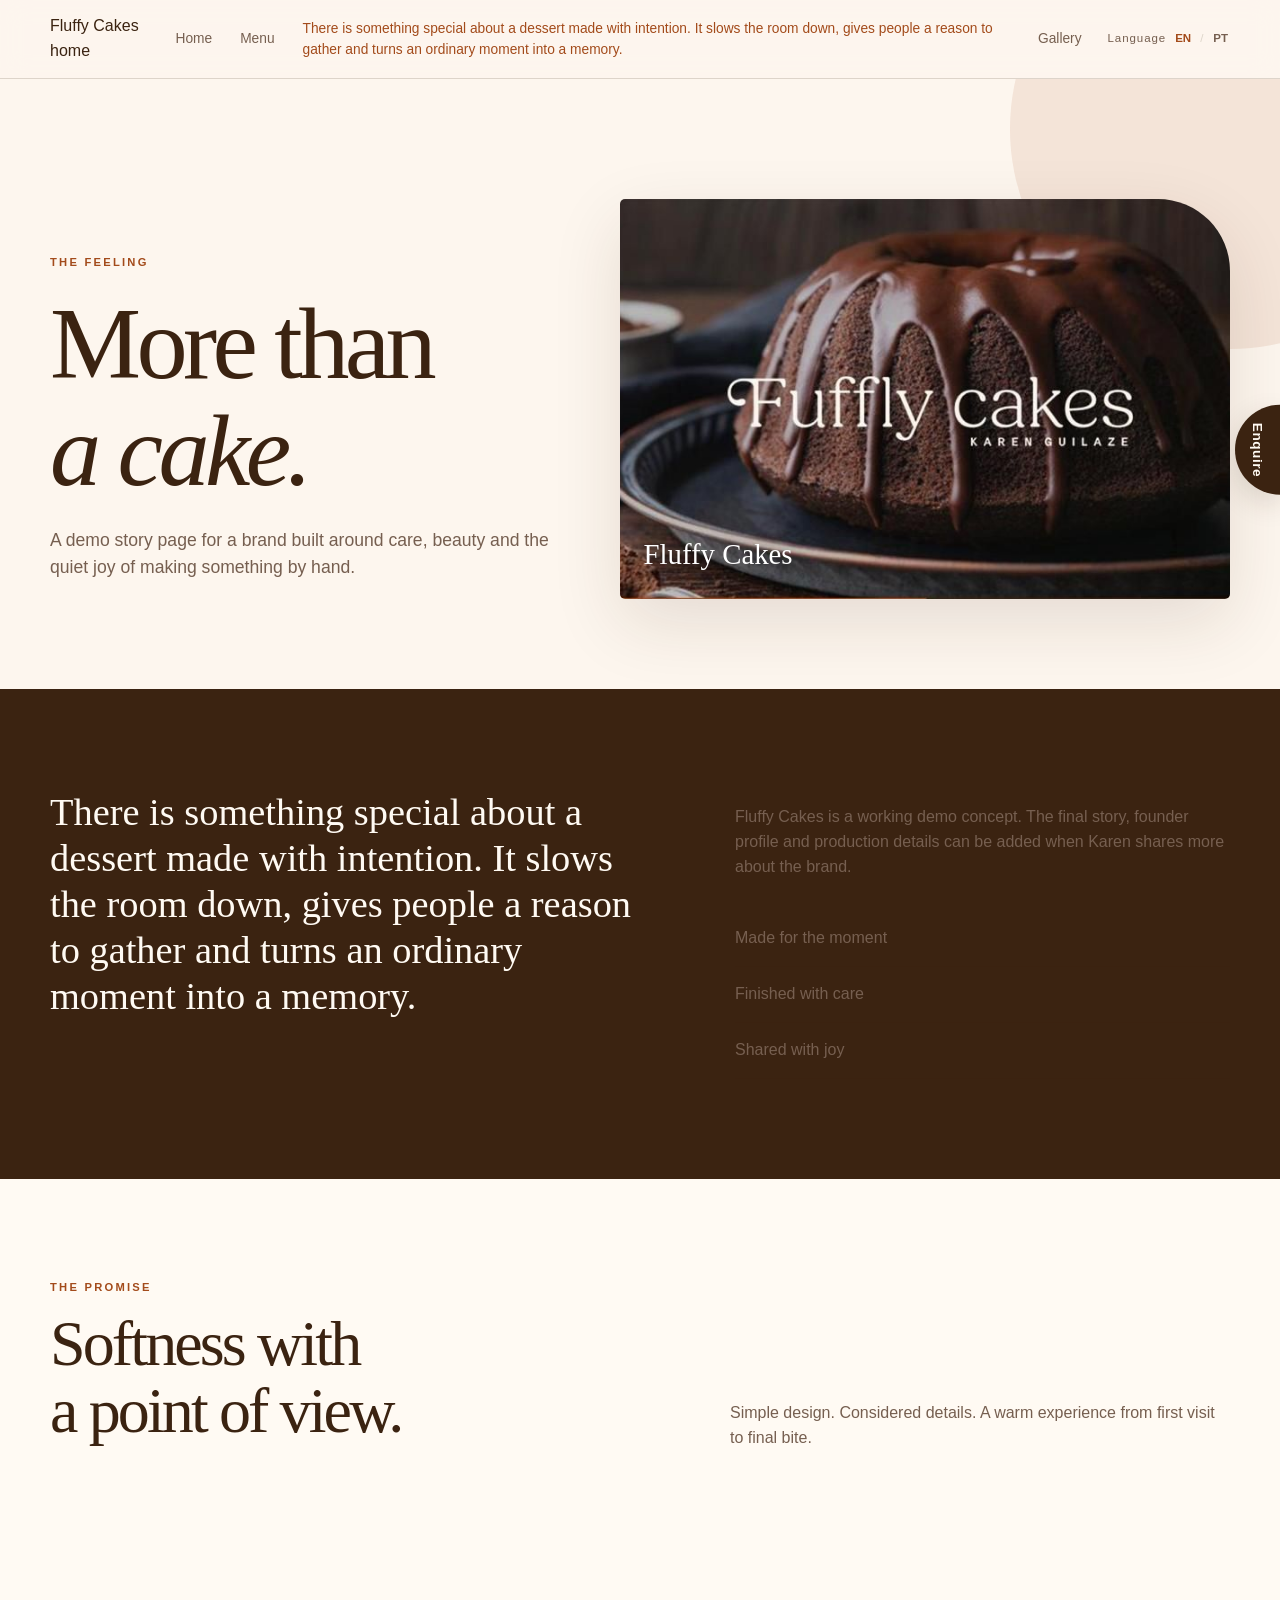
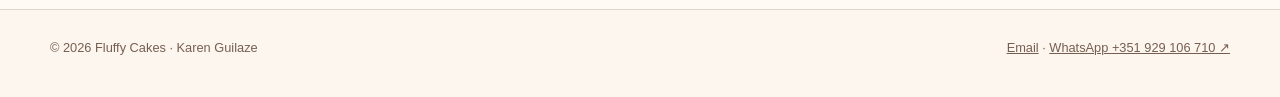
==== commit 48105b32: "Move enquiry CTA to floating control" ====
--- a/about.html
+++ b/about.html
@@ -1 +1 @@
-<!doctype html><html lang="en"><head><meta charset="utf-8"><meta name="viewport" content="width=device-width,initial-scale=1"><meta name="description" content="The Fluffy Cakes story demo"><title>Our story — Fluffy Cakes</title><link rel="stylesheet" href="pages.css"></head><body data-page="about"><a class="skip" href="#main">Skip to content</a><div class="progress"><span></span></div><header><div class="wrap nav"><a class="brand" href="index.html"><img class="brand-logo" src="assets/fluffy-cakes-logo-brown.png" alt="FC by Karen Guilaze"></a><nav id="site-menu" class="nav-links"><a href="index.html">Home</a><a href="menu.html">Menu</a><a class="active" aria-current="page" href="about.html">Our story</a><a href="gallery.html">Gallery</a></nav><button class="menu-toggle" type="button" aria-expanded="false" aria-controls="site-menu"><span class="sr-only">Open navigation</span></button><div class="language-switcher" role="group" aria-label="Language"><span class="language-label">Language</span><button type="button" data-lang="en" aria-pressed="true" aria-label="English">EN</button><span aria-hidden="true">/</span><button type="button" data-lang="pt" aria-pressed="false" aria-label="Português">PT</button></div><a class="button dark" href="contact.html">Enquire</a></div></header><main id="main"><section class="page-hero"><div class="wrap intro-grid"><div data-reveal><div class="eyebrow">The feeling</div><h1>More than<br><em>a cake.</em></h1><p class="lead">A demo story page for a brand built around care, beauty and the quiet joy of making something by hand.</p></div><div class="image-card" data-reveal></div></div></section><section class="section dark-section"><div class="wrap story-grid"><div class="story-copy" data-reveal><p>There is something special about a dessert made with intention. It slows the room down, gives people a reason to gather and turns an ordinary moment into a memory.</p></div><div class="story-side" data-reveal><p>Fluffy Cakes is a working demo concept. The final story, founder profile and production details can be added when Karen shares more about the brand.</p><div class="line-list"><div><span>01</span>Made for the moment</div><div><span>02</span>Finished with care</div><div><span>03</span>Shared with joy</div></div></div></div></section><section class="section soft-section"><div class="wrap section-head" data-reveal><div><div class="kicker">The promise</div><h2>Softness with<br>a point of view.</h2></div><p class="section-intro">Simple design. Considered details. A warm experience from first visit to final bite.</p></div></section></main><footer><div class="wrap footer-row"><span>© 2026 Fluffy Cakes · Karen Guilaze</span><span><a href="mailto:fluffycakes.pt@gmail.com">Email</a> · <a href="https://wa.me/351929106710">WhatsApp +351 929 106 710</a></span></div></footer><script src="site.js"></script></body></html>
+<!doctype html><html lang="en"><head><meta charset="utf-8"><meta name="viewport" content="width=device-width,initial-scale=1"><meta name="description" content="The Fluffy Cakes story demo"><title>Our story — Fluffy Cakes</title><link rel="stylesheet" href="pages.css"></head><body data-page="about"><a class="skip" href="#main">Skip to content</a><div class="progress"><span></span></div><header><div class="wrap nav"><a class="brand" href="index.html"><img class="brand-logo" src="assets/fluffy-cakes-logo-brown.png" alt="FC by Karen Guilaze"></a><nav id="site-menu" class="nav-links"><a href="index.html">Home</a><a href="menu.html">Menu</a><a class="active" aria-current="page" href="about.html">Our story</a><a href="gallery.html">Gallery</a></nav><button class="menu-toggle" type="button" aria-expanded="false" aria-controls="site-menu"><span class="sr-only">Open navigation</span></button><div class="language-switcher" role="group" aria-label="Language"><span class="language-label">Language</span><button type="button" data-lang="en" aria-pressed="true" aria-label="English">EN</button><span aria-hidden="true">/</span><button type="button" data-lang="pt" aria-pressed="false" aria-label="Português">PT</button></div></div></header><a class="floating-enquiry button dark" href="contact.html" aria-label="Enquire">Enquire</a><main id="main"><section class="page-hero"><div class="wrap intro-grid"><div data-reveal><div class="eyebrow">The feeling</div><h1>More than<br><em>a cake.</em></h1><p class="lead">A demo story page for a brand built around care, beauty and the quiet joy of making something by hand.</p></div><div class="image-card" data-reveal></div></div></section><section class="section dark-section"><div class="wrap story-grid"><div class="story-copy" data-reveal><p>There is something special about a dessert made with intention. It slows the room down, gives people a reason to gather and turns an ordinary moment into a memory.</p></div><div class="story-side" data-reveal><p>Fluffy Cakes is a working demo concept. The final story, founder profile and production details can be added when Karen shares more about the brand.</p><div class="line-list"><div><span>01</span>Made for the moment</div><div><span>02</span>Finished with care</div><div><span>03</span>Shared with joy</div></div></div></div></section><section class="section soft-section"><div class="wrap section-head" data-reveal><div><div class="kicker">The promise</div><h2>Softness with<br>a point of view.</h2></div><p class="section-intro">Simple design. Considered details. A warm experience from first visit to final bite.</p></div></section></main><footer><div class="wrap footer-row"><span>© 2026 Fluffy Cakes · Karen Guilaze</span><span><a href="mailto:fluffycakes.pt@gmail.com">Email</a> · <a href="https://wa.me/351929106710">WhatsApp +351 929 106 710</a></span></div></footer><script src="site.js"></script></body></html>
--- a/pages.css
+++ b/pages.css
@@ -1 +1,6 @@
 :root{--espresso:#3B2311;--cocoa:#6d3c22;--cream:#FDF6EE;--vanilla:#fffaf3;--rose:#d9b4a5;--terracotta:#A34B1B;--sage:#c8b09a;--ink:#3B2311;--muted:#765f50;--line:rgba(59,35,17,.16);--max:1180px;--shadow:0 24px 70px rgba(59,35,17,.12)}*{box-sizing:border-box}html{scroll-behavior:smooth}body{margin:0;background:var(--cream);color:var(--ink);font-family:Arial,Helvetica,sans-serif;line-height:1.55}a{color:inherit}.skip{position:absolute;left:-999px;top:12px;background:var(--espresso);color:var(--vanilla);padding:10px 14px;z-index:10}.skip:focus{left:12px}.wrap{width:min(calc(100% - 40px),var(--max));margin:auto}header{position:sticky;top:0;z-index:5;background:rgba(253,246,238,.9);backdrop-filter:blur(14px);border-bottom:1px solid var(--line)}.nav{min-height:78px;display:flex;align-items:center;justify-content:space-between;gap:26px}.brand{text-decoration:none;display:block}.brand-logo{display:block;width:min(132px,30vw);height:auto}.nav-links{display:flex;align-items:center;gap:28px;font-size:.86rem;color:var(--muted)}.nav-links a{text-decoration:none}.nav-links a:hover,.nav-links a.active{color:var(--terracotta)}.menu-toggle{display:none;border:1px solid var(--line);background:transparent;color:var(--ink);border-radius:999px;min-height:42px;padding:0 14px;font:inherit;font-weight:700;cursor:pointer}.language-switcher{display:flex;align-items:center;gap:7px;color:var(--muted);font-size:.72rem;letter-spacing:.08em;white-space:nowrap}.language-switcher button{border:0;background:transparent;color:inherit;padding:6px 2px;font:inherit;font-weight:700;cursor:pointer}.language-switcher button.is-active{color:var(--terracotta)}.language-switcher span[aria-hidden]{color:var(--line)}.menu-toggle:before{content:"";display:block;width:16px;height:2px;background:currentColor;box-shadow:0 -5px currentColor,0 5px currentColor}.sr-only{position:absolute;width:1px;height:1px;padding:0;margin:-1px;overflow:hidden;clip:rect(0,0,0,0);white-space:nowrap;border:0}.button{display:inline-flex;align-items:center;justify-content:center;min-height:46px;padding:0 20px;border-radius:999px;text-decoration:none;font-weight:700;font-size:.85rem;transition:transform .2s ease,background .2s ease}.button:hover{transform:translateY(-2px)}.button.dark{background:var(--espresso);color:var(--vanilla)}.button.light{border:1px solid var(--line)}.progress{position:fixed;z-index:9;top:0;left:0;width:100%;height:3px}.progress span{display:block;height:100%;width:0;background:linear-gradient(90deg,var(--rose),var(--terracotta));transform-origin:left}.page-hero{padding:120px 0 90px;position:relative;overflow:hidden}.page-hero:after{content:"";position:absolute;width:440px;height:440px;border-radius:50%;background:rgba(163,75,27,.1);right:-170px;top:-170px;z-index:-1}.eyebrow,.kicker{font-size:.7rem;letter-spacing:.2em;text-transform:uppercase;font-weight:700;color:var(--terracotta)}h1,h2,h3{font-family:Georgia,'Times New Roman',serif;line-height:1.05;font-weight:400;letter-spacing:-.045em}h1{font-size:clamp(3.5rem,8vw,7rem);max-width:750px;margin:18px 0 22px}h2{font-size:clamp(2.6rem,5vw,5rem);margin:14px 0 22px}h3{font-size:1.7rem;margin:0 0 10px}.lead{font-size:1.1rem;color:var(--muted);max-width:590px}.intro-grid{display:grid;grid-template-columns:.9fr 1.1fr;gap:70px;align-items:end}.section{padding:100px 0}.section-head{display:flex;justify-content:space-between;gap:40px;align-items:end;margin-bottom:42px}.section-intro{max-width:500px;color:var(--muted)}.dark-section{background:var(--espresso);color:var(--vanilla)}.dark-section .kicker{color:var(--rose)}.dark-section .section-intro{color:rgba(255,250,243,.68)}.soft-section{background:var(--vanilla)}.menu-grid{display:grid;grid-template-columns:repeat(3,1fr);gap:18px}.menu-card{padding:28px 24px 30px;border-top:2px solid var(--rose);background:var(--cream);min-height:270px;display:flex;flex-direction:column}.menu-card:nth-child(2){border-color:var(--terracotta)}.menu-card:nth-child(3){border-color:var(--sage)}.menu-card p{color:var(--muted);margin:0}.menu-card small{margin-top:auto;padding-top:26px;color:var(--cocoa);letter-spacing:.14em;text-transform:uppercase;font-size:.7rem;font-weight:700}.list{border-top:1px solid var(--line)}.list-item{display:grid;grid-template-columns:60px 1fr auto;gap:24px;align-items:center;padding:21px 0;border-bottom:1px solid var(--line)}.list-item b{color:var(--terracotta);font-family:Georgia,serif;font-size:1.4rem;font-weight:400}.list-item span{color:var(--muted)}.list-item em{font-style:normal;color:var(--cocoa);font-size:.75rem;letter-spacing:.1em;text-transform:uppercase}.image-card{min-height:400px;background:url('assets/fluffy-cakes-hero.jpg') center/cover;border-radius:5px 72px 5px 5px;box-shadow:var(--shadow);position:relative;overflow:hidden}.image-card:after{content:"Fluffy Cakes";position:absolute;left:24px;bottom:22px;color:white;font-family:Georgia,serif;font-size:1.8rem;text-shadow:0 2px 15px rgba(0,0,0,.35)}.story-grid{display:grid;grid-template-columns:1.1fr .9fr;gap:80px}.story-copy{font:400 clamp(1.5rem,3vw,2.4rem)/1.2 Georgia,serif}.story-copy p{margin:0}.story-side{color:var(--muted)}.line-list{margin-top:32px}.line-list div{padding:15px 0;border-bottom:1px solid var(--line);display:flex;justify-content:space-between}.line-list span{color:var(--terracotta)}.gallery-grid{display:grid;grid-template-columns:1.15fr .85fr;gap:18px}.gallery-tile{min-height:260px;background:var(--rose);padding:24px;display:flex;flex-direction:column;justify-content:flex-end}.gallery-tile.feature{grid-row:span 2;min-height:538px;background:url('assets/fluffy-cakes-hero.jpg') center/cover}.gallery-tile.dark{background:var(--espresso);color:var(--vanilla)}.gallery-tile.sage{background:var(--sage)}.gallery-tile h3{font-size:1.35rem}.gallery-tile p{margin:0;color:var(--muted);font-size:.9rem}.gallery-tile.dark p{color:rgba(255,250,243,.7)}.contact-box{background:var(--rose);padding:52px;display:grid;grid-template-columns:1fr .8fr;gap:50px;align-items:end}.contact-box p{max-width:520px;color:#573c33}.contact-links{display:flex;flex-direction:column;align-items:flex-end;gap:14px}.contact-links a{font-family:Georgia,serif;font-size:1.25rem;text-decoration:none;border-bottom:1px solid rgba(59,35,17,.35)}form{display:grid;gap:16px;max-width:700px}label{font-size:.78rem;font-weight:700;color:var(--cocoa)}input,textarea,select{width:100%;margin-top:7px;border:1px solid var(--line);border-radius:3px;background:var(--vanilla);padding:14px;color:var(--ink);font:inherit}textarea{min-height:140px;resize:vertical}.form-row{display:grid;grid-template-columns:1fr 1fr;gap:16px}.demo-note{margin-top:18px;color:var(--muted);font-size:.82rem;font-style:italic}footer{padding:28px 0 40px;color:var(--muted);font-size:.8rem;border-top:1px solid var(--line)}.footer-row{display:flex;justify-content:space-between;gap:20px}html.js [data-reveal]{opacity:0;transform:translateY(32px);transition:opacity .8s ease,transform .8s cubic-bezier(.22,.8,.24,1)}html.js [data-reveal].in{opacity:1;transform:none}:focus-visible{outline:3px solid var(--terracotta);outline-offset:4px}@media(max-width:820px){.nav{flex-wrap:wrap}.nav-links{display:none;order:3;width:100%;overflow-x:auto;justify-content:flex-start;padding:12px 0 10px;gap:22px;white-space:nowrap}.nav.nav-open .nav-links{display:flex}.nav .menu-toggle{display:block;order:2;margin-left:auto}.intro-grid,.story-grid,.contact-box{grid-template-columns:1fr;gap:35px}.section-head{display:block}.menu-grid{grid-template-columns:1fr 1fr}.contact-links{align-items:flex-start}.gallery-grid{grid-template-columns:1fr}.gallery-tile.feature{grid-row:auto;min-height:400px}}@media(max-width:560px){.wrap{width:min(calc(100% - 28px),var(--max))}.nav{min-height:68px}.nav>.button{min-height:40px;padding:0 14px;font-size:.75rem}.page-hero{padding:80px 0 65px}.section{padding:75px 0}.menu-grid,.form-row{grid-template-columns:1fr}.contact-box{padding:30px 24px}.footer-row{flex-direction:column}.brand-logo{width:112px}}@media(prefers-reduced-motion:reduce){html{scroll-behavior:auto}*,*:before,*:after{animation-duration:.01ms!important;transition-duration:.01ms!important}}
+/* Persistent enquiry access without competing with the header. */
+.floating-enquiry{position:fixed;z-index:4;right:0;top:50%;transform:translateY(-50%);writing-mode:vertical-rl;text-orientation:mixed;border-radius:999px 0 0 999px;padding:18px 12px;min-height:0;letter-spacing:.04em;box-shadow:0 10px 28px rgba(59,35,17,.16)}
+.floating-enquiry:hover{transform:translateY(-50%) translateX(-3px)}
+@media(max-width:820px){.floating-enquiry{top:auto;right:14px;bottom:max(14px,env(safe-area-inset-bottom));transform:none;writing-mode:horizontal-tb;border-radius:999px;padding:11px 16px;min-height:42px;box-shadow:0 8px 22px rgba(59,35,17,.2)}.floating-enquiry:hover{transform:translateY(-2px)}body{padding-bottom:72px}}
+@media(prefers-reduced-motion:reduce){.floating-enquiry,.floating-enquiry:hover{transform:none}}
